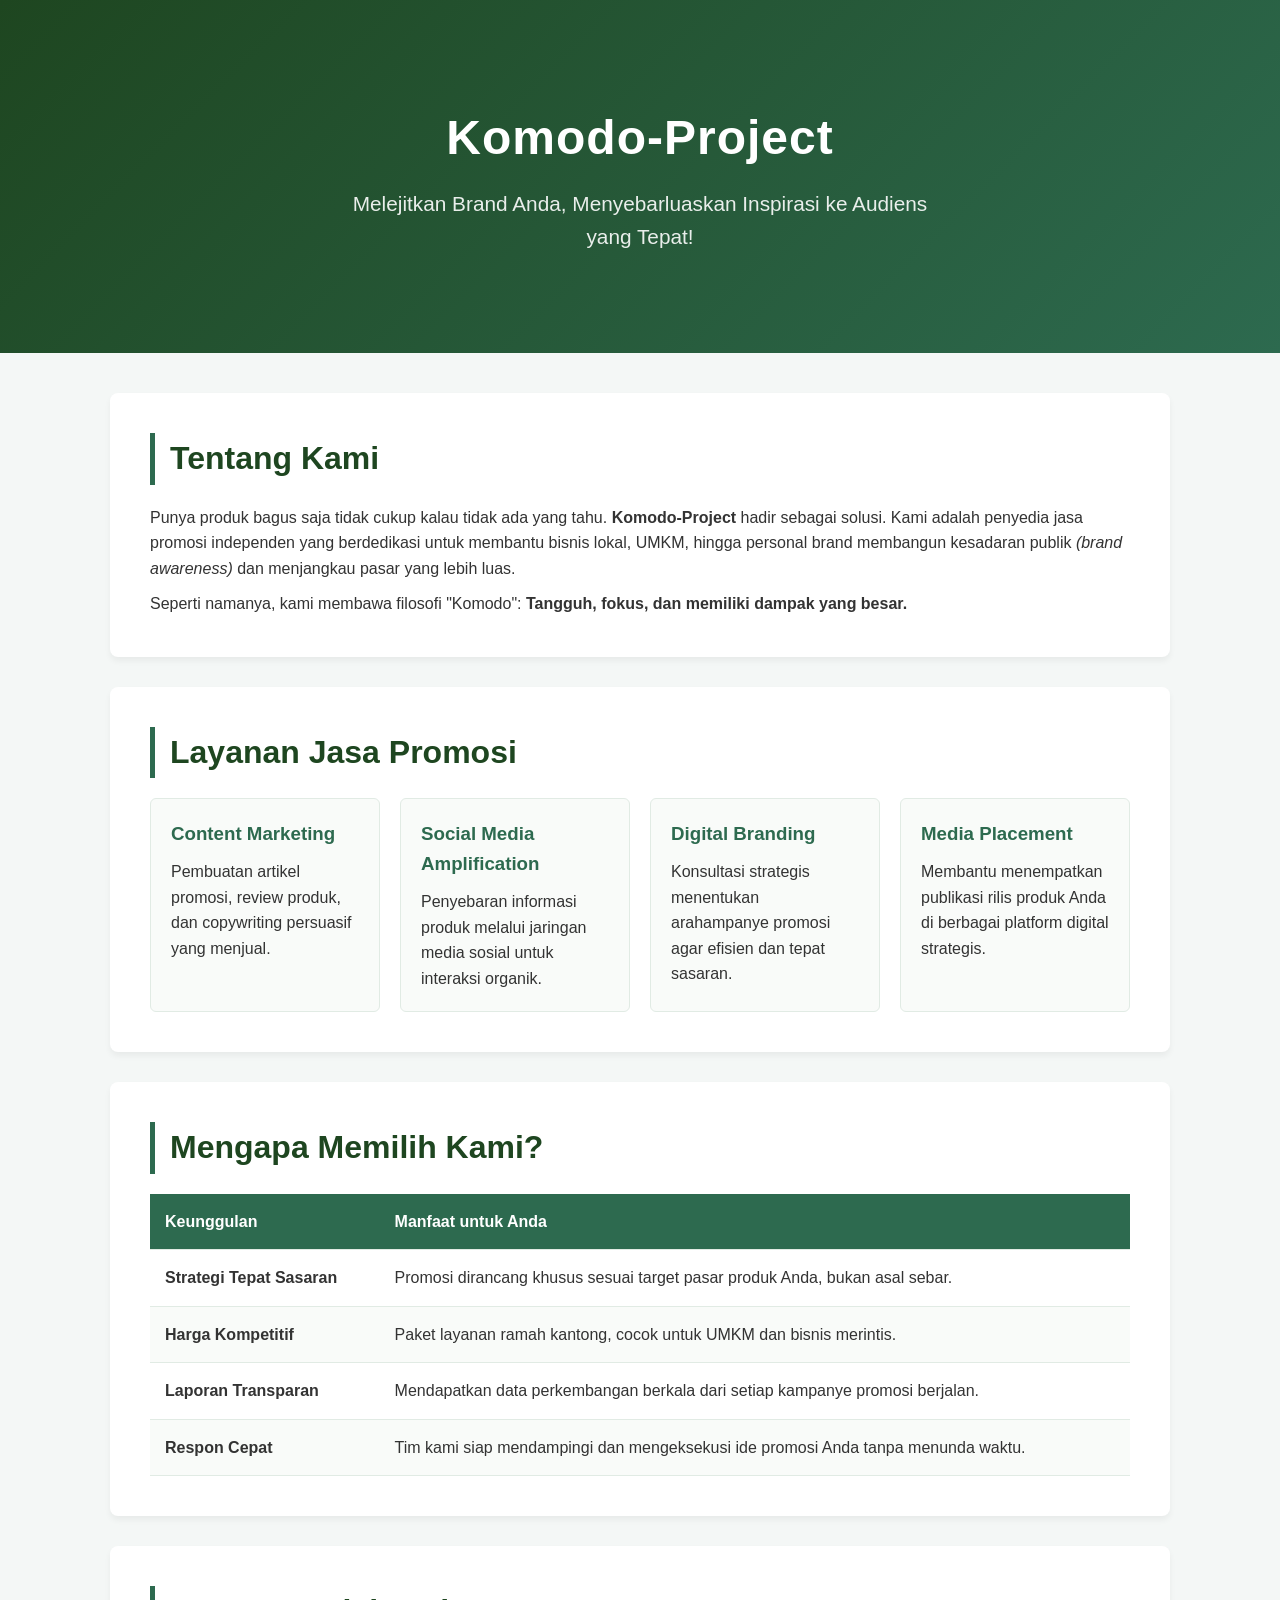
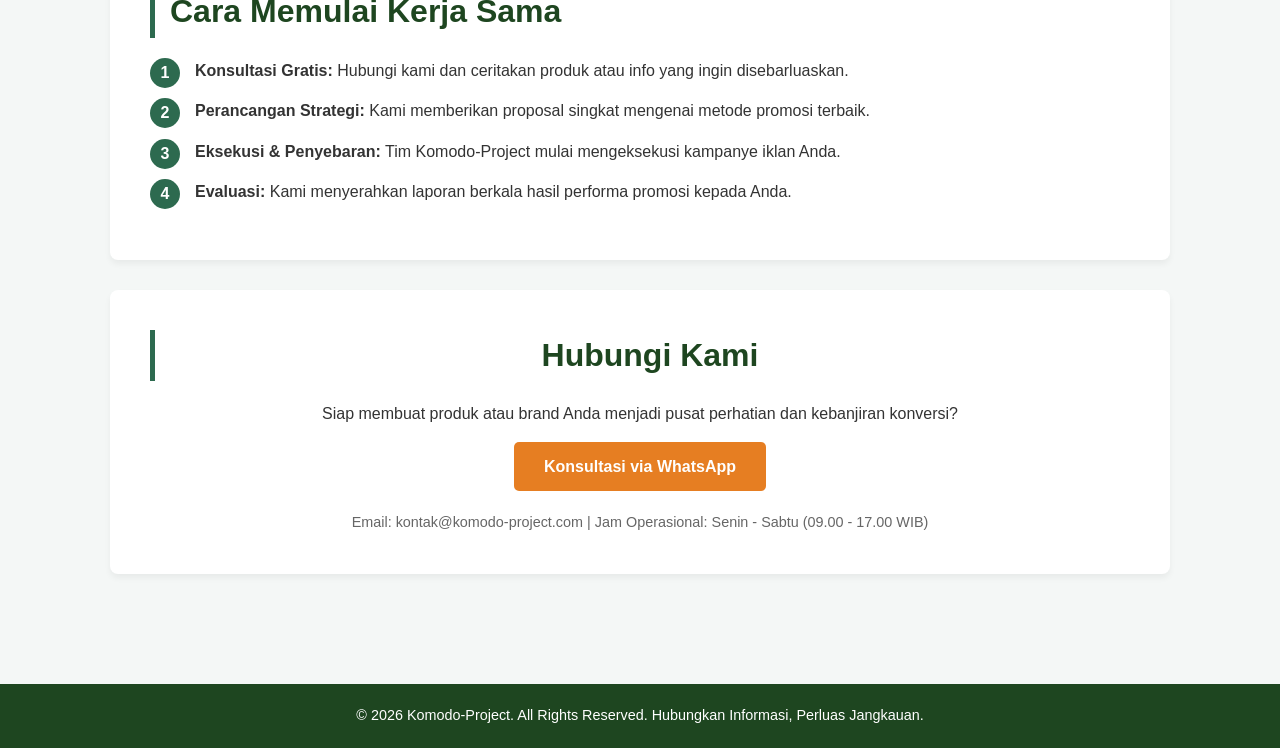
==== index.html @ 4750621a "Add files via upload" ====
<!DOCTYPE html>
<html lang="id">
<head>
    <meta charset="UTF-8">
    <meta name="viewport" content="width=device-width, initial-scale=1.0">
    <title>Komodo-Project | Jasa Promosi Brand & Produk</title>
    <style>
        * {
            box-sizing: border-box;
            margin: 0;
            padding: 0;
            font-family: 'Segoe UI', Tahoma, Geneva, Verdana, sans-serif;
        }

        body {
            background-color: #f4f7f6;
            color: #333;
            line-height: 1.6;
        }

        header {
            background: linear-gradient(135deg, #1e4620, #2d6a4f);
            color: #fff;
            padding: 100px 20px;
            text-align: center;
        }

        header h1 {
            font-size: 3rem;
            margin-bottom: 10px;
            letter-spacing: 1px;
        }

        header p {
            font-size: 1.3rem;
            opacity: 0.9;
            max-width: 600px;
            margin: 0 auto;
        }

        .container {
            max-width: 1100px;
            margin: 0 auto;
            padding: 40px 20px;
        }

        section {
            background: #fff;
            padding: 40px;
            border-radius: 8px;
            margin-bottom: 30px;
            box-shadow: 0 4px 6px rgba(0,0,0,0.05);
        }

        h2 {
            color: #1e4620;
            margin-bottom: 20px;
            font-size: 2rem;
            border-left: 5px solid #2d6a4f;
            padding-left: 15px;
        }

        .services-grid {
            display: grid;
            grid-template-columns: repeat(auto-fit, minmax(220px, 1fr));
            gap: 20px;
            margin-top: 20px;
        }

        .service-card {
            background: #f9fbf9;
            padding: 20px;
            border-radius: 6px;
            border: 1px solid #e1ebe4;
            transition: transform 0.3s ease;
        }

        .service-card:hover {
            transform: translateY(-5px);
        }

        .service-card h3 {
            color: #2d6a4f;
            margin-bottom: 10px;
        }

        table {
            width: 100%;
            border-collapse: collapse;
            margin-top: 20px;
        }

        th, td {
            padding: 15px;
            text-align: left;
            border-bottom: 1px solid #e1ebe4;
        }

        th {
            background-color: #2d6a4f;
            color: white;
        }

        tr:nth-child(even) {
            background-color: #f9fbf9;
        }

        .steps {
            list-style: none;
            counter-reset: step-counter;
        }

        .steps li {
            counter-increment: step-counter;
            margin-bottom: 15px;
            padding-left: 45px;
            position: relative;
        }

        .steps li::before {
            content: counter(step-counter);
            position: absolute;
            left: 0;
            top: 0;
            background: #2d6a4f;
            color: white;
            width: 30px;
            height: 30px;
            border-radius: 50%;
            text-align: center;
            line-height: 30px;
            font-weight: bold;
        }

        .cta-btn {
            display: inline-block;
            background: #e67e22;
            color: white;
            padding: 12px 30px;
            text-decoration: none;
            border-radius: 5px;
            font-weight: bold;
            margin-top: 15px;
            transition: background 0.3s ease;
        }

        .cta-btn:hover {
            background: #d35400;
        }

        footer {
            background: #1e4620;
            color: white;
            text-align: center;
            padding: 20px;
            margin-top: 40px;
            font-size: 0.9rem;
        }

        @media (max-width: 768px) {
            header h1 { font-size: 2.2rem; }
            header p { font-size: 1.1rem; }
            section { padding: 25px; }
        }
    </style>
</head>
<body>

    <header>
        <h1>Komodo-Project</h1>
        <p>Melejitkan Brand Anda, Menyebarluaskan Inspirasi ke Audiens yang Tepat!</p>
    </header>

    <div class="container">
        
        <section id="tentang">
            <h2>Tentang Kami</h2>
            <p>Punya produk bagus saja tidak cukup kalau tidak ada yang tahu. <strong>Komodo-Project</strong> hadir sebagai solusi. Kami adalah penyedia jasa promosi independen yang berdedikasi untuk membantu bisnis lokal, UMKM, hingga personal brand membangun kesadaran publik <em>(brand awareness)</em> dan menjangkau pasar yang lebih luas.</p>
            <p style="margin-top: 10px;">Seperti namanya, kami membawa filosofi "Komodo": <strong>Tangguh, fokus, dan memiliki dampak yang besar.</strong></p>
        </section>

        <section id="layanan">
            <h2>Layanan Jasa Promosi</h2>
            <div class="services-grid">
                <div class="service-card">
                    <h3>Content Marketing</h3>
                    <p>Pembuatan artikel promosi, review produk, dan copywriting persuasif yang menjual.</p>
                </div>
                <div class="service-card">
                    <h3>Social Media Amplification</h3>
                    <p>Penyebaran informasi produk melalui jaringan media sosial untuk interaksi organik.</p>
                </div>
                <div class="service-card">
                    <h3>Digital Branding</h3>
                    <p>Konsultasi strategis menentukan arahampanye promosi agar efisien dan tepat sasaran.</p>
                </div>
                <div class="service-card">
                    <h3>Media Placement</h3>
                    <p>Membantu menempatkan publikasi rilis produk Anda di berbagai platform digital strategis.</p>
                </div>
            </div>
        </section>

        <section id="keunggulan">
            <h2>Mengapa Memilih Kami?</h2>
            <table>
                <thead>
                    <tr>
                        <th>Keunggulan</th>
                        <th>Manfaat untuk Anda</th>
                    </tr>
                </thead>
                <tbody>
                    <tr>
                        <td><strong>Strategi Tepat Sasaran</strong></td>
                        <td>Promosi dirancang khusus sesuai target pasar produk Anda, bukan asal sebar.</td>
                    </tr>
                    <tr>
                        <td><strong>Harga Kompetitif</strong></td>
                        <td>Paket layanan ramah kantong, cocok untuk UMKM dan bisnis merintis.</td>
                    </tr>
                    <tr>
                        <td><strong>Laporan Transparan</strong></td>
                        <td>Mendapatkan data perkembangan berkala dari setiap kampanye promosi berjalan.</td>
                    </tr>
                    <tr>
                        <td><strong>Respon Cepat</strong></td>
                        <td>Tim kami siap mendampingi dan mengeksekusi ide promosi Anda tanpa menunda waktu.</td>
                    </tr>
                </tbody>
            </table>
        </section>

        <section id="kerjasama">
            <h2>Cara Memulai Kerja Sama</h2>
            <ul class="steps">
                <li><strong>Konsultasi Gratis:</strong> Hubungi kami dan ceritakan produk atau info yang ingin disebarluaskan.</li>
                <li><strong>Perancangan Strategi:</strong> Kami memberikan proposal singkat mengenai metode promosi terbaik.</li>
                <li><strong>Eksekusi & Penyebaran:</strong> Tim Komodo-Project mulai mengeksekusi kampanye iklan Anda.</li>
                <li><strong>Evaluasi:</strong> Kami menyerahkan laporan berkala hasil performa promosi kepada Anda.</li>
            </ul>
        </section>

        <section id="kontak" style="text-align: center;">
            <h2>Hubungi Kami</h2>
            <p>Siap membuat produk atau brand Anda menjadi pusat perhatian dan kebanjiran konversi?</p>
            <a href="https://wa.me/6281234567890?text=Halo%20Komodo%20Project,%20saya%20tertarik%20dengan%20jasa%20promosinya" class="cta-btn" target="_blank">Konsultasi via WhatsApp</a>
            <p style="margin-top: 20px; font-size: 0.9rem; color: #666;">
                Email: kontak@komodo-project.com | Jam Operasional: Senin - Sabtu (09.00 - 17.00 WIB)
            </p>
        </section>

    </div>

    <footer>
        <p>&copy; 2026 Komodo-Project. All Rights Reserved. Hubungkan Informasi, Perluas Jangkauan.</p>
    </footer>

</body>
</html>
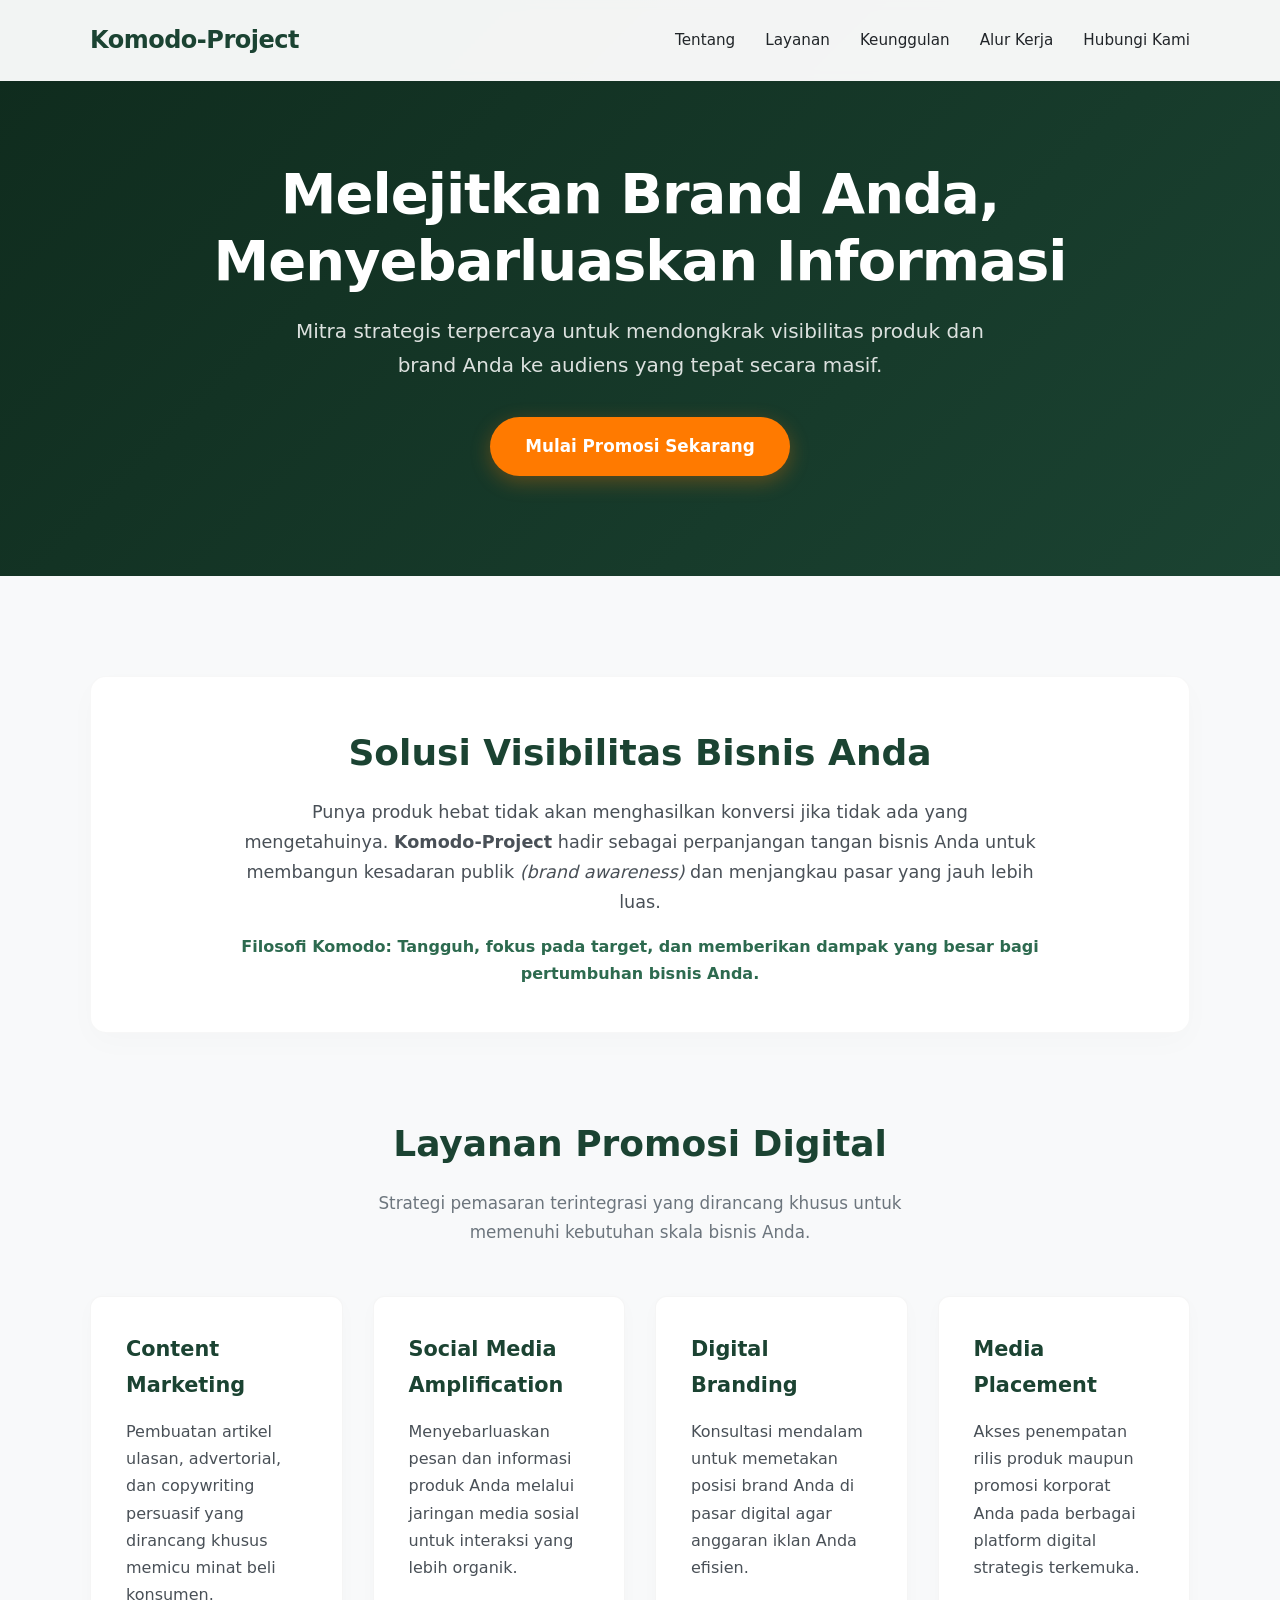
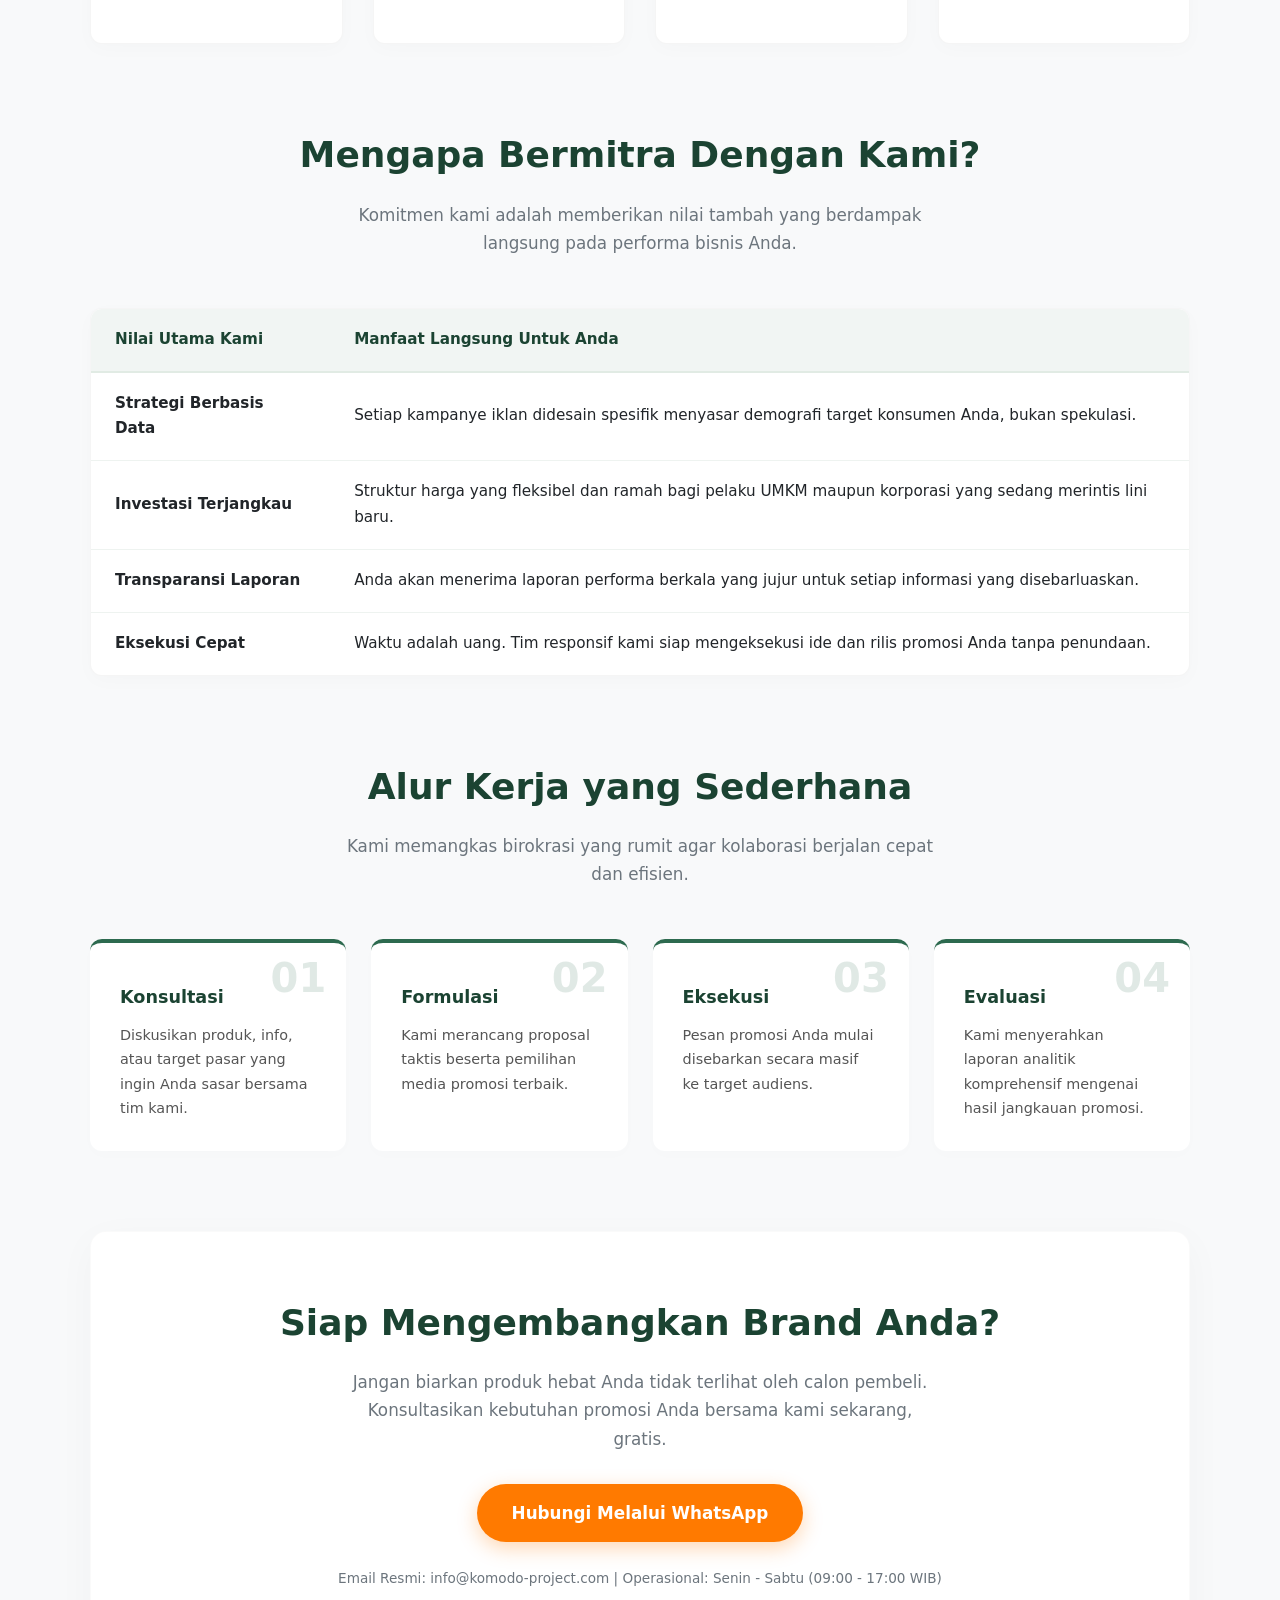
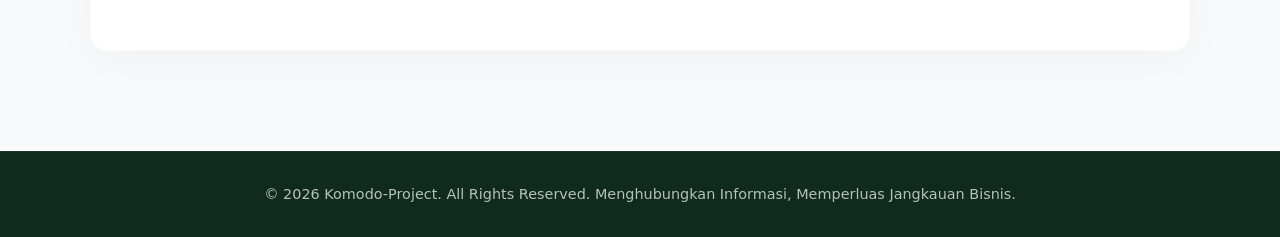
==== commit 788c06d5: "Update index.html" ====
--- a/index.html
+++ b/index.html
@@ -3,258 +3,157 @@
 <head>
     <meta charset="UTF-8">
     <meta name="viewport" content="width=device-width, initial-scale=1.0">
-    <title>Komodo-Project | Jasa Promosi Brand & Produk</title>
-    <style>
-        * {
-            box-sizing: border-box;
-            margin: 0;
-            padding: 0;
-            font-family: 'Segoe UI', Tahoma, Geneva, Verdana, sans-serif;
-        }
-
-        body {
-            background-color: #f4f7f6;
-            color: #333;
-            line-height: 1.6;
-        }
-
-        header {
-            background: linear-gradient(135deg, #1e4620, #2d6a4f);
-            color: #fff;
-            padding: 100px 20px;
-            text-align: center;
-        }
-
-        header h1 {
-            font-size: 3rem;
-            margin-bottom: 10px;
-            letter-spacing: 1px;
-        }
-
-        header p {
-            font-size: 1.3rem;
-            opacity: 0.9;
-            max-width: 600px;
-            margin: 0 auto;
-        }
-
-        .container {
-            max-width: 1100px;
-            margin: 0 auto;
-            padding: 40px 20px;
-        }
-
-        section {
-            background: #fff;
-            padding: 40px;
-            border-radius: 8px;
-            margin-bottom: 30px;
-            box-shadow: 0 4px 6px rgba(0,0,0,0.05);
-        }
-
-        h2 {
-            color: #1e4620;
-            margin-bottom: 20px;
-            font-size: 2rem;
-            border-left: 5px solid #2d6a4f;
-            padding-left: 15px;
-        }
-
-        .services-grid {
-            display: grid;
-            grid-template-columns: repeat(auto-fit, minmax(220px, 1fr));
-            gap: 20px;
-            margin-top: 20px;
-        }
-
-        .service-card {
-            background: #f9fbf9;
-            padding: 20px;
-            border-radius: 6px;
-            border: 1px solid #e1ebe4;
-            transition: transform 0.3s ease;
-        }
-
-        .service-card:hover {
-            transform: translateY(-5px);
-        }
-
-        .service-card h3 {
-            color: #2d6a4f;
-            margin-bottom: 10px;
-        }
-
-        table {
-            width: 100%;
-            border-collapse: collapse;
-            margin-top: 20px;
-        }
-
-        th, td {
-            padding: 15px;
-            text-align: left;
-            border-bottom: 1px solid #e1ebe4;
-        }
-
-        th {
-            background-color: #2d6a4f;
-            color: white;
-        }
-
-        tr:nth-child(even) {
-            background-color: #f9fbf9;
-        }
-
-        .steps {
-            list-style: none;
-            counter-reset: step-counter;
-        }
-
-        .steps li {
-            counter-increment: step-counter;
-            margin-bottom: 15px;
-            padding-left: 45px;
-            position: relative;
-        }
-
-        .steps li::before {
-            content: counter(step-counter);
-            position: absolute;
-            left: 0;
-            top: 0;
-            background: #2d6a4f;
-            color: white;
-            width: 30px;
-            height: 30px;
-            border-radius: 50%;
-            text-align: center;
-            line-height: 30px;
-            font-weight: bold;
-        }
-
-        .cta-btn {
-            display: inline-block;
-            background: #e67e22;
-            color: white;
-            padding: 12px 30px;
-            text-decoration: none;
-            border-radius: 5px;
-            font-weight: bold;
-            margin-top: 15px;
-            transition: background 0.3s ease;
-        }
-
-        .cta-btn:hover {
-            background: #d35400;
-        }
-
-        footer {
-            background: #1e4620;
-            color: white;
-            text-align: center;
-            padding: 20px;
-            margin-top: 40px;
-            font-size: 0.9rem;
-        }
-
-        @media (max-width: 768px) {
-            header h1 { font-size: 2.2rem; }
-            header p { font-size: 1.1rem; }
-            section { padding: 25px; }
-        }
-    </style>
+    <title>Komodo-Project | Profesional Digital Branding & Jasa Promosi</title>
+    <meta name="description" content="Komodo-Project membantu melejitkan brand dan produk Anda melalui strategi promosi digital yang efektif, tepat saran, dan transparan.">
+    <meta name="keywords" content="jasa promosi, promosi produk, digital branding, marketing umkm, komodo project">
+    <!-- Memanggil file CSS terpisah -->
+    <link rel="stylesheet" href="style.css">
 </head>
 <body>
 
+    <!-- Navigation Bar -->
+    <nav>
+        <div class="nav-container">
+            <a href="#" class="logo">Komodo-Project</a>
+            <ul class="nav-links">
+                <li><a href="#tentang">Tentang</a></li>
+                <li><a href="#layanan">Layanan</a></li>
+                <li><a href="#keunggulan">Keunggulan</a></li>
+                <li><a href="#alur">Alur Kerja</a></li>
+                <li><a href="#kontak">Hubungi Kami</a></li>
+            </ul>
+        </div>
+    </nav>
+
+    <!-- Hero Section -->
     <header>
-        <h1>Komodo-Project</h1>
-        <p>Melejitkan Brand Anda, Menyebarluaskan Inspirasi ke Audiens yang Tepat!</p>
+        <h1>Melejitkan Brand Anda,<br>Menyebarluaskan Informasi</h1>
+        <p>Mitra strategis terpercaya untuk mendongkrak visibilitas produk dan brand Anda ke audiens yang tepat secara masif.</p>
+        <a href="#kontak" class="cta-btn">Mulai Promosi Sekarang</a>
     </header>
 
     <div class="container">
         
+        <!-- Tentang Kami -->
         <section id="tentang">
-            <h2>Tentang Kami</h2>
-            <p>Punya produk bagus saja tidak cukup kalau tidak ada yang tahu. <strong>Komodo-Project</strong> hadir sebagai solusi. Kami adalah penyedia jasa promosi independen yang berdedikasi untuk membantu bisnis lokal, UMKM, hingga personal brand membangun kesadaran publik <em>(brand awareness)</em> dan menjangkau pasar yang lebih luas.</p>
-            <p style="margin-top: 10px;">Seperti namanya, kami membawa filosofi "Komodo": <strong>Tangguh, fokus, dan memiliki dampak yang besar.</strong></p>
+            <div class="about-box">
+                <h2 class="section-title">Solusi Visibilitas Bisnis Anda</h2>
+                <p style="max-width: 800px; margin: 0 auto; color: #495057; font-size: 1.1rem;">
+                    Punya produk hebat tidak akan menghasilkan konversi jika tidak ada yang mengetahuinya. <strong>Komodo-Project</strong> hadir sebagai perpanjangan tangan bisnis Anda untuk membangun kesadaran publik <em>(brand awareness)</em> dan menjangkau pasar yang jauh lebih luas. 
+                </p>
+                <p style="max-width: 800px; margin: 15px auto 0; color: var(--secondary-color); font-weight: 600;">
+                    Filosofi Komodo: Tangguh, fokus pada target, dan memberikan dampak yang besar bagi pertumbuhan bisnis Anda.
+                </p>
+            </div>
         </section>
 
+        <!-- Layanan -->
         <section id="layanan">
-            <h2>Layanan Jasa Promosi</h2>
+            <h2 class="section-title">Layanan Promosi Digital</h2>
+            <p class="section-subtitle">Strategi pemasaran terintegrasi yang dirancang khusus untuk memenuhi kebutuhan skala bisnis Anda.</p>
+            
             <div class="services-grid">
                 <div class="service-card">
                     <h3>Content Marketing</h3>
-                    <p>Pembuatan artikel promosi, review produk, dan copywriting persuasif yang menjual.</p>
+                    <p style="color: #495057;">Pembuatan artikel ulasan, advertorial, dan copywriting persuasif yang dirancang khusus memicu minat beli konsumen.</p>
                 </div>
                 <div class="service-card">
                     <h3>Social Media Amplification</h3>
-                    <p>Penyebaran informasi produk melalui jaringan media sosial untuk interaksi organik.</p>
+                    <p style="color: #495057;">Menyebarluaskan pesan dan informasi produk Anda melalui jaringan media sosial untuk interaksi yang lebih organik.</p>
                 </div>
                 <div class="service-card">
                     <h3>Digital Branding</h3>
-                    <p>Konsultasi strategis menentukan arahampanye promosi agar efisien dan tepat sasaran.</p>
+                    <p style="color: #495057;">Konsultasi mendalam untuk memetakan posisi brand Anda di pasar digital agar anggaran iklan Anda efisien.</p>
                 </div>
                 <div class="service-card">
                     <h3>Media Placement</h3>
-                    <p>Membantu menempatkan publikasi rilis produk Anda di berbagai platform digital strategis.</p>
+                    <p style="color: #495057;">Akses penempatan rilis produk maupun promosi korporat Anda pada berbagai platform digital strategis terkemuka.</p>
                 </div>
             </div>
         </section>
 
+        <!-- Keunggulan -->
         <section id="keunggulan">
-            <h2>Mengapa Memilih Kami?</h2>
-            <table>
-                <thead>
-                    <tr>
-                        <th>Keunggulan</th>
-                        <th>Manfaat untuk Anda</th>
-                    </tr>
-                </thead>
-                <tbody>
-                    <tr>
-                        <td><strong>Strategi Tepat Sasaran</strong></td>
-                        <td>Promosi dirancang khusus sesuai target pasar produk Anda, bukan asal sebar.</td>
-                    </tr>
-                    <tr>
-                        <td><strong>Harga Kompetitif</strong></td>
-                        <td>Paket layanan ramah kantong, cocok untuk UMKM dan bisnis merintis.</td>
-                    </tr>
-                    <tr>
-                        <td><strong>Laporan Transparan</strong></td>
-                        <td>Mendapatkan data perkembangan berkala dari setiap kampanye promosi berjalan.</td>
-                    </tr>
-                    <tr>
-                        <td><strong>Respon Cepat</strong></td>
-                        <td>Tim kami siap mendampingi dan mengeksekusi ide promosi Anda tanpa menunda waktu.</td>
-                    </tr>
-                </tbody>
-            </table>
+            <h2 class="section-title">Mengapa Bermitra Dengan Kami?</h2>
+            <p class="section-subtitle">Komitmen kami adalah memberikan nilai tambah yang berdampak langsung pada performa bisnis Anda.</p>
+            
+            <div class="table-responsive">
+                <table>
+                    <thead>
+                        <tr>
+                            <th>Nilai Utama Kami</th>
+                            <th>Manfaat Langsung Untuk Anda</th>
+                        </tr>
+                    </thead>
+                    <tbody>
+                        <tr>
+                            <td><strong>Strategi Berbasis Data</strong></td>
+                            <td>Setiap kampanye iklan didesain spesifik menyasar demografi target konsumen Anda, bukan spekulasi.</td>
+                        </tr>
+                        <tr>
+                            <td><strong>Investasi Terjangkau</strong></td>
+                            <td>Struktur harga yang fleksibel dan ramah bagi pelaku UMKM maupun korporasi yang sedang merintis lini baru.</td>
+                        </tr>
+                        <tr>
+                            <td><strong>Transparansi Laporan</strong></td>
+                            <td>Anda akan menerima laporan performa berkala yang jujur untuk setiap informasi yang disebarluaskan.</td>
+                        </tr>
+                        <tr>
+                            <td><strong>Eksekusi Cepat</strong></td>
+                            <td>Waktu adalah uang. Tim responsif kami siap mengeksekusi ide dan rilis promosi Anda tanpa penundaan.</td>
+                        </tr>
+                    </tbody>
+                </table>
+            </div>
         </section>
 
-        <section id="kerjasama">
-            <h2>Cara Memulai Kerja Sama</h2>
-            <ul class="steps">
-                <li><strong>Konsultasi Gratis:</strong> Hubungi kami dan ceritakan produk atau info yang ingin disebarluaskan.</li>
-                <li><strong>Perancangan Strategi:</strong> Kami memberikan proposal singkat mengenai metode promosi terbaik.</li>
-                <li><strong>Eksekusi & Penyebaran:</strong> Tim Komodo-Project mulai mengeksekusi kampanye iklan Anda.</li>
-                <li><strong>Evaluasi:</strong> Kami menyerahkan laporan berkala hasil performa promosi kepada Anda.</li>
-            </ul>
+        <!-- Alur Kerja -->
+        <section id="alur">
+            <h2 class="section-title">Alur Kerja yang Sederhana</h2>
+            <p class="section-subtitle">Kami memangkas birokrasi yang rumit agar kolaborasi berjalan cepat dan efisien.</p>
+            
+            <div class="steps-grid">
+                <div class="step-card">
+                    <div class="step-number">01</div>
+                    <h4>Konsultasi</h4>
+                    <p style="font-size: 0.9rem; color: #555;">Diskusikan produk, info, atau target pasar yang ingin Anda sasar bersama tim kami.</p>
+                </div>
+                <div class="step-card">
+                    <div class="step-number">02</div>
+                    <h4>Formulasi</h4>
+                    <p style="font-size: 0.9rem; color: #555;">Kami merancang proposal taktis beserta pemilihan media promosi terbaik.</p>
+                </div>
+                <div class="step-card">
+                    <div class="step-number">03</div>
+                    <h4>Eksekusi</h4>
+                    <p style="font-size: 0.9rem; color: #555;">Pesan promosi Anda mulai disebarkan secara masif ke target audiens.</p>
+                </div>
+                <div class="step-card">
+                    <div class="step-number">04</div>
+                    <h4>Evaluasi</h4>
+                    <p style="font-size: 0.9rem; color: #555;">Kami menyerahkan laporan analitik komprehensif mengenai hasil jangkauan promosi.</p>
+                </div>
+            </div>
         </section>
 
-        <section id="kontak" style="text-align: center;">
-            <h2>Hubungi Kami</h2>
-            <p>Siap membuat produk atau brand Anda menjadi pusat perhatian dan kebanjiran konversi?</p>
-            <a href="https://wa.me/6281234567890?text=Halo%20Komodo%20Project,%20saya%20tertarik%20dengan%20jasa%20promosinya" class="cta-btn" target="_blank">Konsultasi via WhatsApp</a>
-            <p style="margin-top: 20px; font-size: 0.9rem; color: #666;">
-                Email: kontak@komodo-project.com | Jam Operasional: Senin - Sabtu (09.00 - 17.00 WIB)
-            </p>
+        <!-- Kontak -->
+        <section id="kontak">
+            <div class="contact-box">
+                <h2 class="section-title">Siap Mengembangkan Brand Anda?</h2>
+                <p class="section-subtitle" style="margin-bottom: 30px;">Jangan biarkan produk hebat Anda tidak terlihat oleh calon pembeli. Konsultasikan kebutuhan promosi Anda bersama kami sekarang, gratis.</p>
+                <!-- Ganti nomor telepon 6281234567890 di bawah dengan nomor WhatsApp Anda -->
+                <a href="https://wa.me/6281234567890?text=Halo%20Komodo%20Project,%20saya%20tertarik%20dengan%20jasa%20promosi%20profesional%20Anda." class="cta-btn" target="_blank">Hubungi Melalui WhatsApp</a>
+                <p style="margin-top: 25px; font-size: 0.85rem; color: var(--text-muted);">
+                    Email Resmi: info@komodo-project.com | Operasional: Senin - Sabtu (09:00 - 17:00 WIB)
+                </p>
+            </div>
         </section>
 
     </div>
 
     <footer>
-        <p>&copy; 2026 Komodo-Project. All Rights Reserved. Hubungkan Informasi, Perluas Jangkauan.</p>
+        <p>&copy; 2026 Komodo-Project. All Rights Reserved. Menghubungkan Informasi, Memperluas Jangkauan Bisnis.</p>
     </footer>
 
 </body>
-</html>+</html>
--- a/style.css
+++ b/style.css
@@ -0,0 +1,281 @@
+:root {
+    --primary-color: #1b4332;
+    --secondary-color: #2d6a4f;
+    --accent-color: #ff7a00;
+    --bg-light: #f8f9fa;
+    --text-dark: #212529;
+    --text-muted: #6c757d;
+}
+
+* {
+    box-sizing: border-box;
+    margin: 0;
+    padding: 0;
+    font-family: 'Inter', system-ui, -apple-system, sans-serif;
+}
+
+html {
+    scroll-behavior: smooth;
+}
+
+body {
+    background-color: var(--bg-light);
+    color: var(--text-dark);
+    line-height: 1.7;
+}
+
+/* Navigation Bar */
+nav {
+    background-color: rgba(255, 255, 255, 0.95);
+    padding: 20px 0;
+    position: fixed;
+    top: 0;
+    width: 100%;
+    z-index: 1000;
+    box-shadow: 0 2px 10px rgba(0,0,0,0.05);
+    backdrop-filter: blur(5px);
+}
+
+.nav-container {
+    max-width: 1140px;
+    margin: 0 auto;
+    display: flex;
+    justify-content: space-between;
+    align-items: center;
+    padding: 0 20px;
+}
+
+.logo {
+    font-size: 1.5rem;
+    font-weight: 800;
+    color: var(--primary-color);
+    text-decoration: none;
+    letter-spacing: -0.5px;
+}
+
+.nav-links {
+    display: flex;
+    list-style: none;
+    gap: 30px;
+}
+
+.nav-links a {
+    text-decoration: none;
+    color: var(--text-dark);
+    font-weight: 500;
+    font-size: 0.95rem;
+    transition: color 0.3s;
+}
+
+.nav-links a:hover {
+    color: var(--secondary-color);
+}
+
+/* Hero Section */
+header {
+    background: linear-gradient(135deg, #0f2b1d 0%, #1b4332 100%);
+    color: #fff;
+    padding: 160px 20px 100px;
+    text-align: center;
+    position: relative;
+}
+
+header h1 {
+    font-size: 3.5rem;
+    font-weight: 800;
+    margin-bottom: 20px;
+    letter-spacing: -1px;
+    line-height: 1.2;
+}
+
+header p {
+    font-size: 1.25rem;
+    opacity: 0.85;
+    max-width: 700px;
+    margin: 0 auto 35px;
+    font-weight: 300;
+}
+
+/* Container & Sections */
+.container {
+    max-width: 1140px;
+    margin: 0 auto;
+    padding: 60px 20px;
+}
+
+section {
+    padding: 40px 0;
+}
+
+.section-title {
+    text-align: center;
+    font-size: 2.25rem;
+    color: var(--primary-color);
+    margin-bottom: 15px;
+    font-weight: 700;
+}
+
+.section-subtitle {
+    text-align: center;
+    color: var(--text-muted);
+    max-width: 600px;
+    margin: 0 auto 50px;
+    font-size: 1.05rem;
+}
+
+/* About Section Custom Layout */
+.about-box {
+    background: #fff;
+    padding: 45px;
+    border-radius: 16px;
+    box-shadow: 0 10px 30px rgba(0,0,0,0.02);
+    border: 1px solid rgba(0,0,0,0.03);
+    text-align: center;
+}
+
+/* Services Grid */
+.services-grid {
+    display: grid;
+    grid-template-columns: repeat(auto-fit, minmax(250px, 1fr));
+    gap: 30px;
+}
+
+.service-card {
+    background: #fff;
+    padding: 35px;
+    border-radius: 12px;
+    box-shadow: 0 5px 20px rgba(0,0,0,0.02);
+    border: 1px solid rgba(0,0,0,0.04);
+    transition: all 0.3s cubic-bezier(0.4, 0, 0.2, 1);
+}
+
+.service-card:hover {
+    transform: translateY(-8px);
+    box-shadow: 0 15px 30px rgba(45, 106, 79, 0.08);
+    border-color: rgba(45, 106, 79, 0.2);
+}
+
+.service-card h3 {
+    color: var(--primary-color);
+    margin-bottom: 15px;
+    font-size: 1.3rem;
+    font-weight: 600;
+}
+
+/* Table Styling */
+.table-responsive {
+    overflow-x: auto;
+    background: #fff;
+    border-radius: 12px;
+    box-shadow: 0 5px 20px rgba(0,0,0,0.02);
+    border: 1px solid rgba(0,0,0,0.04);
+}
+
+table {
+    width: 100%;
+    border-collapse: collapse;
+    text-align: left;
+}
+
+th, td {
+    padding: 18px 24px;
+}
+
+th {
+    background-color: #f1f5f3;
+    color: var(--primary-color);
+    font-weight: 600;
+    font-size: 0.95rem;
+    border-bottom: 2px solid #e1ebe4;
+}
+
+td {
+    border-bottom: 1px solid #eef3f0;
+    font-size: 0.95rem;
+}
+
+tr:last-child td {
+    border-bottom: none;
+}
+
+/* Steps Layout */
+.steps-grid {
+    display: grid;
+    grid-template-columns: repeat(auto-fit, minmax(220px, 1fr));
+    gap: 25px;
+}
+
+.step-card {
+    background: #fff;
+    padding: 30px;
+    border-radius: 12px;
+    position: relative;
+    border-top: 4px solid var(--secondary-color);
+    box-shadow: 0 4px 15px rgba(0,0,0,0.01);
+}
+
+.step-number {
+    font-size: 2.5rem;
+    font-weight: 800;
+    color: rgba(45, 106, 79, 0.15);
+    position: absolute;
+    top: 15px;
+    right: 20px;
+    line-height: 1;
+}
+
+.step-card h4 {
+    color: var(--primary-color);
+    margin-bottom: 10px;
+    font-size: 1.1rem;
+    margin-top: 10px;
+}
+
+/* CTA & Buttons */
+.cta-btn {
+    display: inline-block;
+    background: var(--accent-color);
+    color: white;
+    padding: 15px 35px;
+    text-decoration: none;
+    border-radius: 30px;
+    font-weight: 600;
+    font-size: 1.05rem;
+    box-shadow: 0 6px 20px rgba(255, 122, 0, 0.3);
+    transition: all 0.3s;
+}
+
+.cta-btn:hover {
+    background: #e06b00;
+    transform: translateY(-2px);
+    box-shadow: 0 8px 25px rgba(255, 122, 0, 0.4);
+}
+
+.contact-box {
+    background: #fff;
+    padding: 60px 40px;
+    border-radius: 16px;
+    text-align: center;
+    box-shadow: 0 10px 40px rgba(0,0,0,0.03);
+    border: 1px solid rgba(0,0,0,0.02);
+}
+
+/* Footer */
+footer {
+    background: #0f2b1d;
+    color: rgba(255,255,255,0.7);
+    text-align: center;
+    padding: 30px 20px;
+    font-size: 0.9rem;
+    border-top: 1px solid rgba(255,255,255,0.05);
+}
+
+/* Responsive Design */
+@media (max-width: 768px) {
+    header { padding: 130px 20px 70px; }
+    header h1 { font-size: 2.4rem; }
+    header p { font-size: 1.1rem; }
+    .section-title { font-size: 1.8rem; }
+    .nav-links { display: none; }
+    .about-box, .contact-box { padding: 30px 20px; }
+}
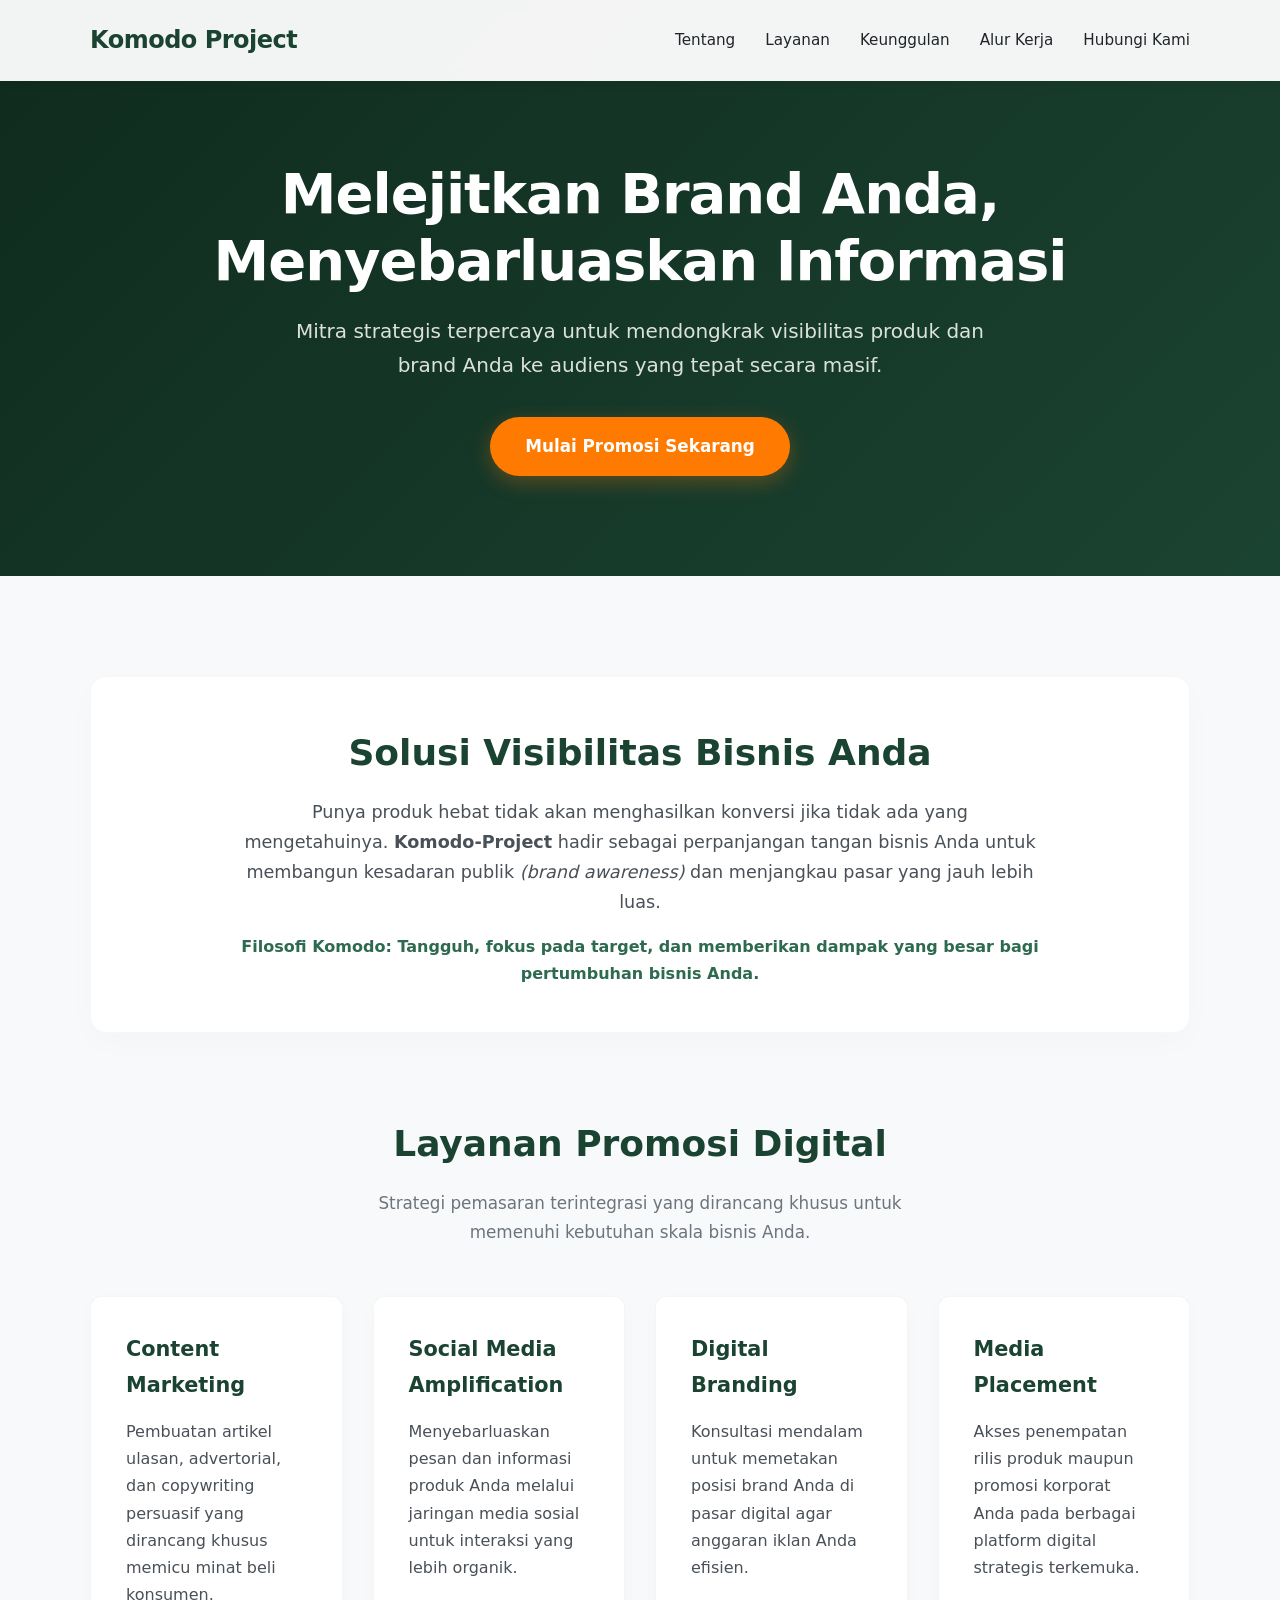
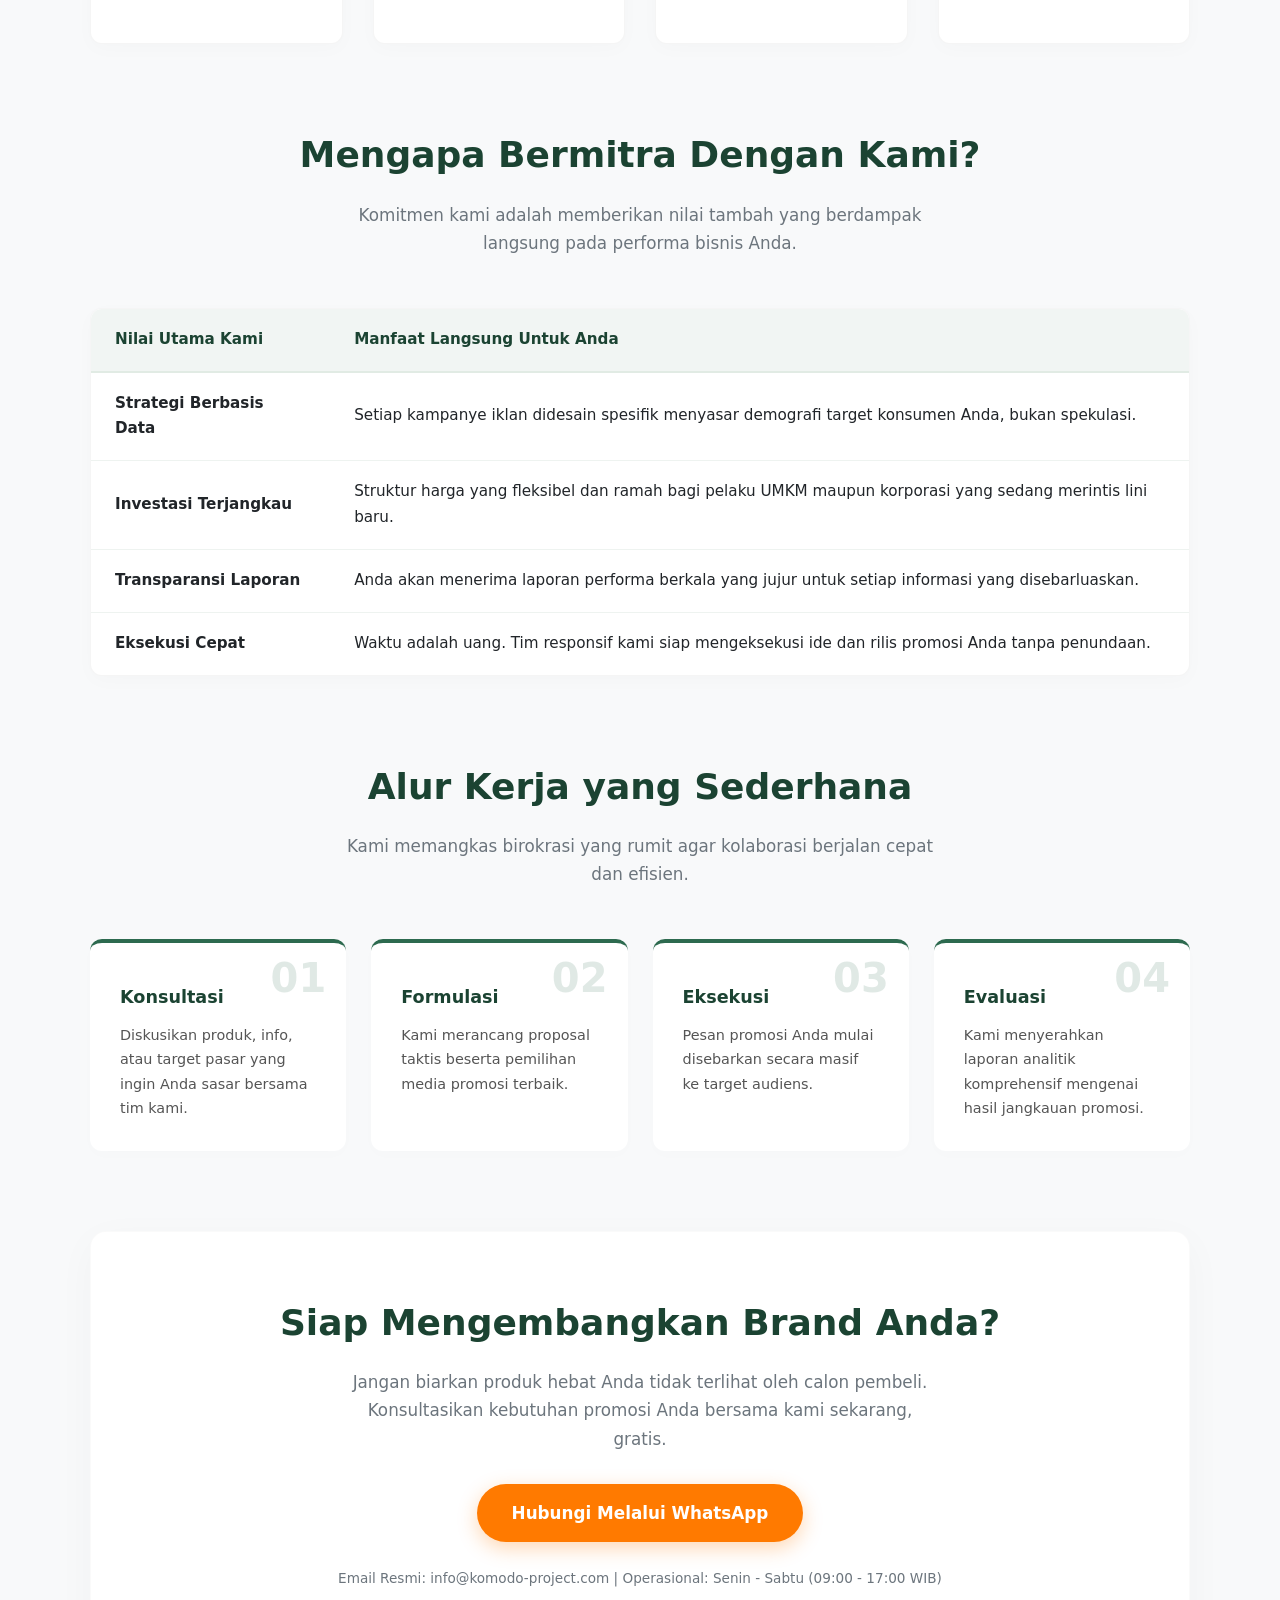
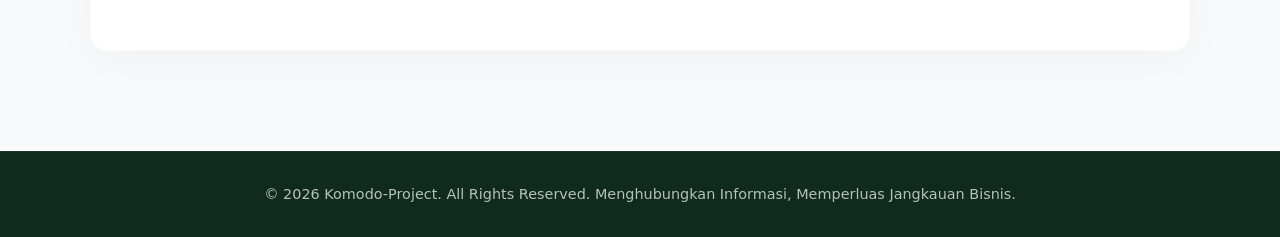
==== commit 832baa38: "Update index.html" ====
--- a/index.html
+++ b/index.html
@@ -3,7 +3,7 @@
 <head>
     <meta charset="UTF-8">
     <meta name="viewport" content="width=device-width, initial-scale=1.0">
-    <title>Komodo-Project | Profesional Digital Branding & Jasa Promosi</title>
+    <title>Komodo Project | Profesional Digital Branding & Jasa Promosi</title>
     <meta name="description" content="Komodo-Project membantu melejitkan brand dan produk Anda melalui strategi promosi digital yang efektif, tepat saran, dan transparan.">
     <meta name="keywords" content="jasa promosi, promosi produk, digital branding, marketing umkm, komodo project">
     <!-- Memanggil file CSS terpisah -->
@@ -14,7 +14,7 @@
     <!-- Navigation Bar -->
     <nav>
         <div class="nav-container">
-            <a href="#" class="logo">Komodo-Project</a>
+            <a href="#" class="logo">Komodo Project</a>
             <ul class="nav-links">
                 <li><a href="#tentang">Tentang</a></li>
                 <li><a href="#layanan">Layanan</a></li>
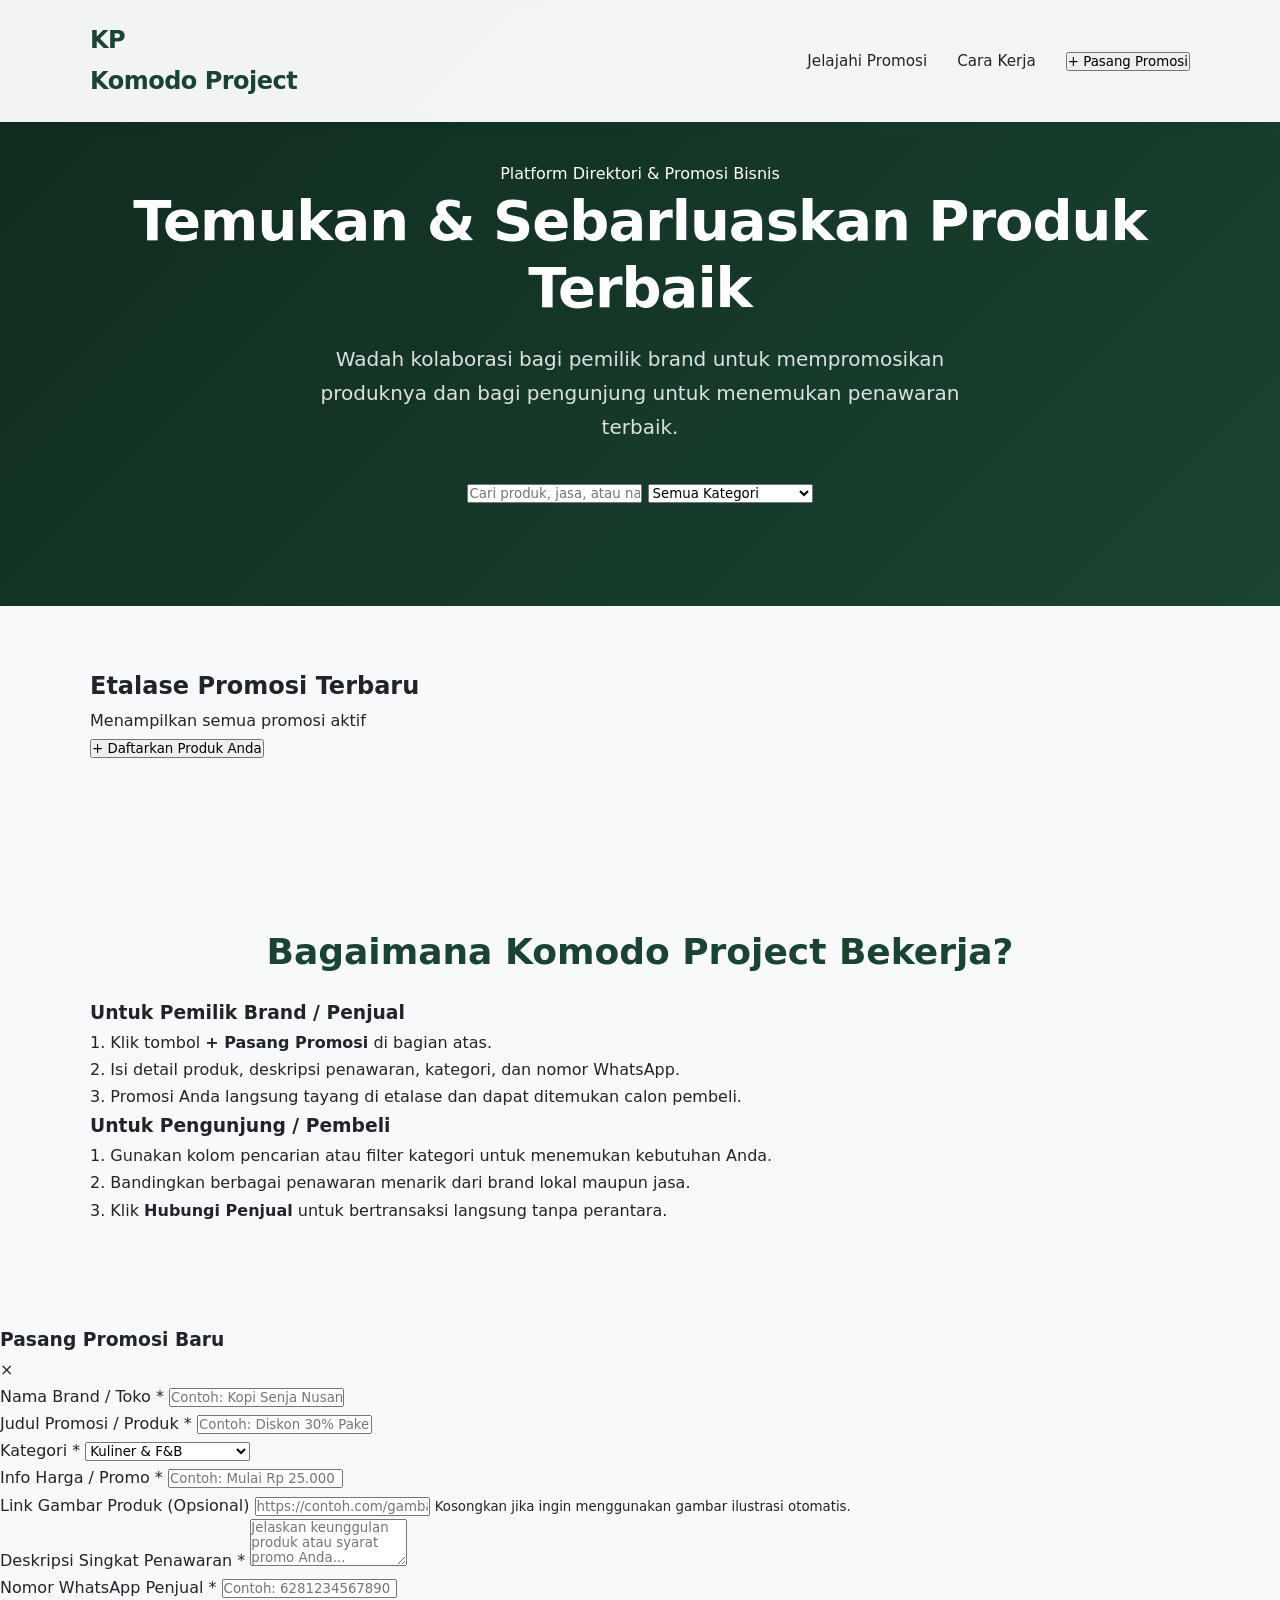
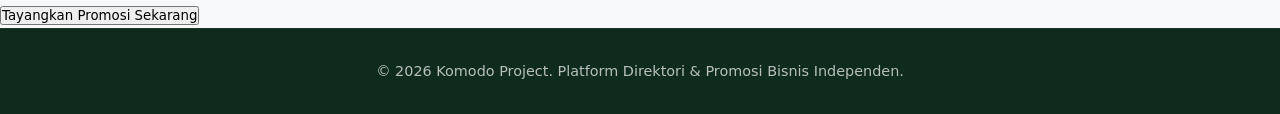
==== commit b4692b8a: "Update index.html" ====
--- a/index.html
+++ b/index.html
@@ -3,10 +3,8 @@
 <head>
     <meta charset="UTF-8">
     <meta name="viewport" content="width=device-width, initial-scale=1.0">
-    <title>Komodo Project | Profesional Digital Branding & Jasa Promosi</title>
-    <meta name="description" content="Komodo-Project membantu melejitkan brand dan produk Anda melalui strategi promosi digital yang efektif, tepat saran, dan transparan.">
-    <meta name="keywords" content="jasa promosi, promosi produk, digital branding, marketing umkm, komodo project">
-    <!-- Memanggil file CSS terpisah -->
+    <title>Komodo Project | Platform Promosi Brand & UMKM</title>
+    <meta name="description" content="Platform direktori dan promosi produk terbaik untuk UMKM dan brand lokal.">
     <link rel="stylesheet" href="style.css">
 </head>
 <body>
@@ -14,146 +12,130 @@
     <!-- Navigation Bar -->
     <nav>
         <div class="nav-container">
-            <a href="#" class="logo">Komodo Project</a>
+            <a href="#" class="logo">
+                <!-- SLOT LOGO: Nanti ganti <div class="logo-placeholder"> dengan <img src="logo.png" alt="Komodo Project"> -->
+                <div class="logo-placeholder">KP</div>
+                <span>Komodo Project</span>
+            </a>
             <ul class="nav-links">
-                <li><a href="#tentang">Tentang</a></li>
-                <li><a href="#layanan">Layanan</a></li>
-                <li><a href="#keunggulan">Keunggulan</a></li>
-                <li><a href="#alur">Alur Kerja</a></li>
-                <li><a href="#kontak">Hubungi Kami</a></li>
+                <li><a href="#katalog">Jelajahi Promosi</a></li>
+                <li><a href="#cara-kerja">Cara Kerja</a></li>
+                <li><button id="btnOpenModal" class="btn-nav-cta">+ Pasang Promosi</button></li>
             </ul>
         </div>
     </nav>
 
-    <!-- Hero Section -->
+    <!-- Hero & Search Section -->
     <header>
-        <h1>Melejitkan Brand Anda,<br>Menyebarluaskan Informasi</h1>
-        <p>Mitra strategis terpercaya untuk mendongkrak visibilitas produk dan brand Anda ke audiens yang tepat secara masif.</p>
-        <a href="#kontak" class="cta-btn">Mulai Promosi Sekarang</a>
+        <div class="hero-content">
+            <span class="badge">Platform Direktori & Promosi Bisnis</span>
+            <h1>Temukan & Sebarluaskan Produk Terbaik</h1>
+            <p>Wadah kolaborasi bagi pemilik brand untuk mempromosikan produknya dan bagi pengunjung untuk menemukan penawaran terbaik.</p>
+            
+            <!-- Search Bar untuk User -->
+            <div class="search-box">
+                <input type="text" id="searchInput" placeholder="Cari produk, jasa, atau nama brand...">
+                <select id="categoryFilter">
+                    <option value="all">Semua Kategori</option>
+                    <option value="Kuliner & F&B">Kuliner & F&B</option>
+                    <option value="Fashion & Kecantikan">Fashion & Kecantikan</option>
+                    <option value="Jasa & Digital">Jasa & Digital</option>
+                    <option value="Elektronik & Gadget">Elektronik & Gadget</option>
+                    <option value="Lainnya">Lainnya</option>
+                </select>
+            </div>
+        </div>
     </header>
 
-    <div class="container">
-        
-        <!-- Tentang Kami -->
-        <section id="tentang">
-            <div class="about-box">
-                <h2 class="section-title">Solusi Visibilitas Bisnis Anda</h2>
-                <p style="max-width: 800px; margin: 0 auto; color: #495057; font-size: 1.1rem;">
-                    Punya produk hebat tidak akan menghasilkan konversi jika tidak ada yang mengetahuinya. <strong>Komodo-Project</strong> hadir sebagai perpanjangan tangan bisnis Anda untuk membangun kesadaran publik <em>(brand awareness)</em> dan menjangkau pasar yang jauh lebih luas. 
-                </p>
-                <p style="max-width: 800px; margin: 15px auto 0; color: var(--secondary-color); font-weight: 600;">
-                    Filosofi Komodo: Tangguh, fokus pada target, dan memberikan dampak yang besar bagi pertumbuhan bisnis Anda.
-                </p>
+    <!-- Katalog Promosi (Tampilan Utama User) -->
+    <main class="container" id="katalog">
+        <div class="catalog-header">
+            <div>
+                <h2>Etalase Promosi Terbaru</h2>
+                <p id="resultCount">Menampilkan semua promosi aktif</p>
             </div>
-        </section>
+            <button id="btnOpenModalSecondary" class="btn-primary">+ Daftarkan Produk Anda</button>
+        </div>
 
-        <!-- Layanan -->
-        <section id="layanan">
-            <h2 class="section-title">Layanan Promosi Digital</h2>
-            <p class="section-subtitle">Strategi pemasaran terintegrasi yang dirancang khusus untuk memenuhi kebutuhan skala bisnis Anda.</p>
-            
-            <div class="services-grid">
-                <div class="service-card">
-                    <h3>Content Marketing</h3>
-                    <p style="color: #495057;">Pembuatan artikel ulasan, advertorial, dan copywriting persuasif yang dirancang khusus memicu minat beli konsumen.</p>
+        <!-- Grid Produk akan diisi otomatis oleh script.js -->
+        <div class="product-grid" id="productGrid"></div>
+    </main>
+
+    <!-- Cara Kerja Platform -->
+    <section class="how-it-works" id="cara-kerja">
+        <div class="container">
+            <h2 class="section-title">Bagaimana Komodo Project Bekerja?</h2>
+            <div class="role-grid">
+                <div class="role-card">
+                    <h3>Untuk Pemilik Brand / Penjual</h3>
+                    <p>1. Klik tombol <strong>+ Pasang Promosi</strong> di bagian atas.</p>
+                    <p>2. Isi detail produk, deskripsi penawaran, kategori, dan nomor WhatsApp.</p>
+                    <p>3. Promosi Anda langsung tayang di etalase dan dapat ditemukan calon pembeli.</p>
                 </div>
-                <div class="service-card">
-                    <h3>Social Media Amplification</h3>
-                    <p style="color: #495057;">Menyebarluaskan pesan dan informasi produk Anda melalui jaringan media sosial untuk interaksi yang lebih organik.</p>
-                </div>
-                <div class="service-card">
-                    <h3>Digital Branding</h3>
-                    <p style="color: #495057;">Konsultasi mendalam untuk memetakan posisi brand Anda di pasar digital agar anggaran iklan Anda efisien.</p>
-                </div>
-                <div class="service-card">
-                    <h3>Media Placement</h3>
-                    <p style="color: #495057;">Akses penempatan rilis produk maupun promosi korporat Anda pada berbagai platform digital strategis terkemuka.</p>
+                <div class="role-card">
+                    <h3>Untuk Pengunjung / Pembeli</h3>
+                    <p>1. Gunakan kolom pencarian atau filter kategori untuk menemukan kebutuhan Anda.</p>
+                    <p>2. Bandingkan berbagai penawaran menarik dari brand lokal maupun jasa.</p>
+                    <p>3. Klik <strong>Hubungi Penjual</strong> untuk bertransaksi langsung tanpa perantara.</p>
                 </div>
             </div>
-        </section>
+        </div>
+    </section>
 
-        <!-- Keunggulan -->
-        <section id="keunggulan">
-            <h2 class="section-title">Mengapa Bermitra Dengan Kami?</h2>
-            <p class="section-subtitle">Komitmen kami adalah memberikan nilai tambah yang berdampak langsung pada performa bisnis Anda.</p>
-            
-            <div class="table-responsive">
-                <table>
-                    <thead>
-                        <tr>
-                            <th>Nilai Utama Kami</th>
-                            <th>Manfaat Langsung Untuk Anda</th>
-                        </tr>
-                    </thead>
-                    <tbody>
-                        <tr>
-                            <td><strong>Strategi Berbasis Data</strong></td>
-                            <td>Setiap kampanye iklan didesain spesifik menyasar demografi target konsumen Anda, bukan spekulasi.</td>
-                        </tr>
-                        <tr>
-                            <td><strong>Investasi Terjangkau</strong></td>
-                            <td>Struktur harga yang fleksibel dan ramah bagi pelaku UMKM maupun korporasi yang sedang merintis lini baru.</td>
-                        </tr>
-                        <tr>
-                            <td><strong>Transparansi Laporan</strong></td>
-                            <td>Anda akan menerima laporan performa berkala yang jujur untuk setiap informasi yang disebarluaskan.</td>
-                        </tr>
-                        <tr>
-                            <td><strong>Eksekusi Cepat</strong></td>
-                            <td>Waktu adalah uang. Tim responsif kami siap mengeksekusi ide dan rilis promosi Anda tanpa penundaan.</td>
-                        </tr>
-                    </tbody>
-                </table>
+    <!-- Modal Form untuk Penjual Memasang Promosi -->
+    <div id="promoModal" class="modal">
+        <div class="modal-content">
+            <div class="modal-header">
+                <h3>Pasang Promosi Baru</h3>
+                <span class="close-btn" id="btnCloseModal">&times;</span>
             </div>
-        </section>
-
-        <!-- Alur Kerja -->
-        <section id="alur">
-            <h2 class="section-title">Alur Kerja yang Sederhana</h2>
-            <p class="section-subtitle">Kami memangkas birokrasi yang rumit agar kolaborasi berjalan cepat dan efisien.</p>
-            
-            <div class="steps-grid">
-                <div class="step-card">
-                    <div class="step-number">01</div>
-                    <h4>Konsultasi</h4>
-                    <p style="font-size: 0.9rem; color: #555;">Diskusikan produk, info, atau target pasar yang ingin Anda sasar bersama tim kami.</p>
+            <form id="promoForm">
+                <div class="form-group">
+                    <label for="brandName">Nama Brand / Toko *</label>
+                    <input type="text" id="brandName" required placeholder="Contoh: Kopi Senja Nusantara">
                 </div>
-                <div class="step-card">
-                    <div class="step-number">02</div>
-                    <h4>Formulasi</h4>
-                    <p style="font-size: 0.9rem; color: #555;">Kami merancang proposal taktis beserta pemilihan media promosi terbaik.</p>
+                <div class="form-group">
+                    <label for="productTitle">Judul Promosi / Produk *</label>
+                    <input type="text" id="productTitle" required placeholder="Contoh: Diskon 30% Paket Kopi Literan">
                 </div>
-                <div class="step-card">
-                    <div class="step-number">03</div>
-                    <h4>Eksekusi</h4>
-                    <p style="font-size: 0.9rem; color: #555;">Pesan promosi Anda mulai disebarkan secara masif ke target audiens.</p>
+                <div class="form-row">
+                    <div class="form-group">
+                        <label for="category">Kategori *</label>
+                        <select id="category" required>
+                            <option value="Kuliner & F&B">Kuliner & F&B</option>
+                            <option value="Fashion & Kecantikan">Fashion & Kecantikan</option>
+                            <option value="Jasa & Digital">Jasa & Digital</option>
+                            <option value="Elektronik & Gadget">Elektronik & Gadget</option>
+                            <option value="Lainnya">Lainnya</option>
+                        </select>
+                    </div>
+                    <div class="form-group">
+                        <label for="priceTag">Info Harga / Promo *</label>
+                        <input type="text" id="priceTag" required placeholder="Contoh: Mulai Rp 25.000">
+                    </div>
                 </div>
-                <div class="step-card">
-                    <div class="step-number">04</div>
-                    <h4>Evaluasi</h4>
-                    <p style="font-size: 0.9rem; color: #555;">Kami menyerahkan laporan analitik komprehensif mengenai hasil jangkauan promosi.</p>
+                <div class="form-group">
+                    <label for="imageUrl">Link Gambar Produk (Opsional)</label>
+                    <input type="url" id="imageUrl" placeholder="https://contoh.com/gambar-produk.jpg">
+                    <small>Kosongkan jika ingin menggunakan gambar ilustrasi otomatis.</small>
                 </div>
-            </div>
-        </section>
-
-        <!-- Kontak -->
-        <section id="kontak">
-            <div class="contact-box">
-                <h2 class="section-title">Siap Mengembangkan Brand Anda?</h2>
-                <p class="section-subtitle" style="margin-bottom: 30px;">Jangan biarkan produk hebat Anda tidak terlihat oleh calon pembeli. Konsultasikan kebutuhan promosi Anda bersama kami sekarang, gratis.</p>
-                <!-- Ganti nomor telepon 6281234567890 di bawah dengan nomor WhatsApp Anda -->
-                <a href="https://wa.me/6281234567890?text=Halo%20Komodo%20Project,%20saya%20tertarik%20dengan%20jasa%20promosi%20profesional%20Anda." class="cta-btn" target="_blank">Hubungi Melalui WhatsApp</a>
-                <p style="margin-top: 25px; font-size: 0.85rem; color: var(--text-muted);">
-                    Email Resmi: info@komodo-project.com | Operasional: Senin - Sabtu (09:00 - 17:00 WIB)
-                </p>
-            </div>
-        </section>
-
+                <div class="form-group">
+                    <label for="description">Deskripsi Singkat Penawaran *</label>
+                    <textarea id="description" rows="3" required placeholder="Jelaskan keunggulan produk atau syarat promo Anda..."></textarea>
+                </div>
+                <div class="form-group">
+                    <label for="whatsapp">Nomor WhatsApp Penjual *</label>
+                    <input type="tel" id="whatsapp" required placeholder="Contoh: 6281234567890 (Gunakan awalan 62)">
+                </div>
+                <button type="submit" class="btn-submit">Tayangkan Promosi Sekarang</button>
+            </form>
+        </div>
     </div>
 
     <footer>
-        <p>&copy; 2026 Komodo-Project. All Rights Reserved. Menghubungkan Informasi, Memperluas Jangkauan Bisnis.</p>
+        <p>&copy; 2026 Komodo Project. Platform Direktori & Promosi Bisnis Independen.</p>
     </footer>
 
+    <script src="script.js"></script>
 </body>
 </html>
